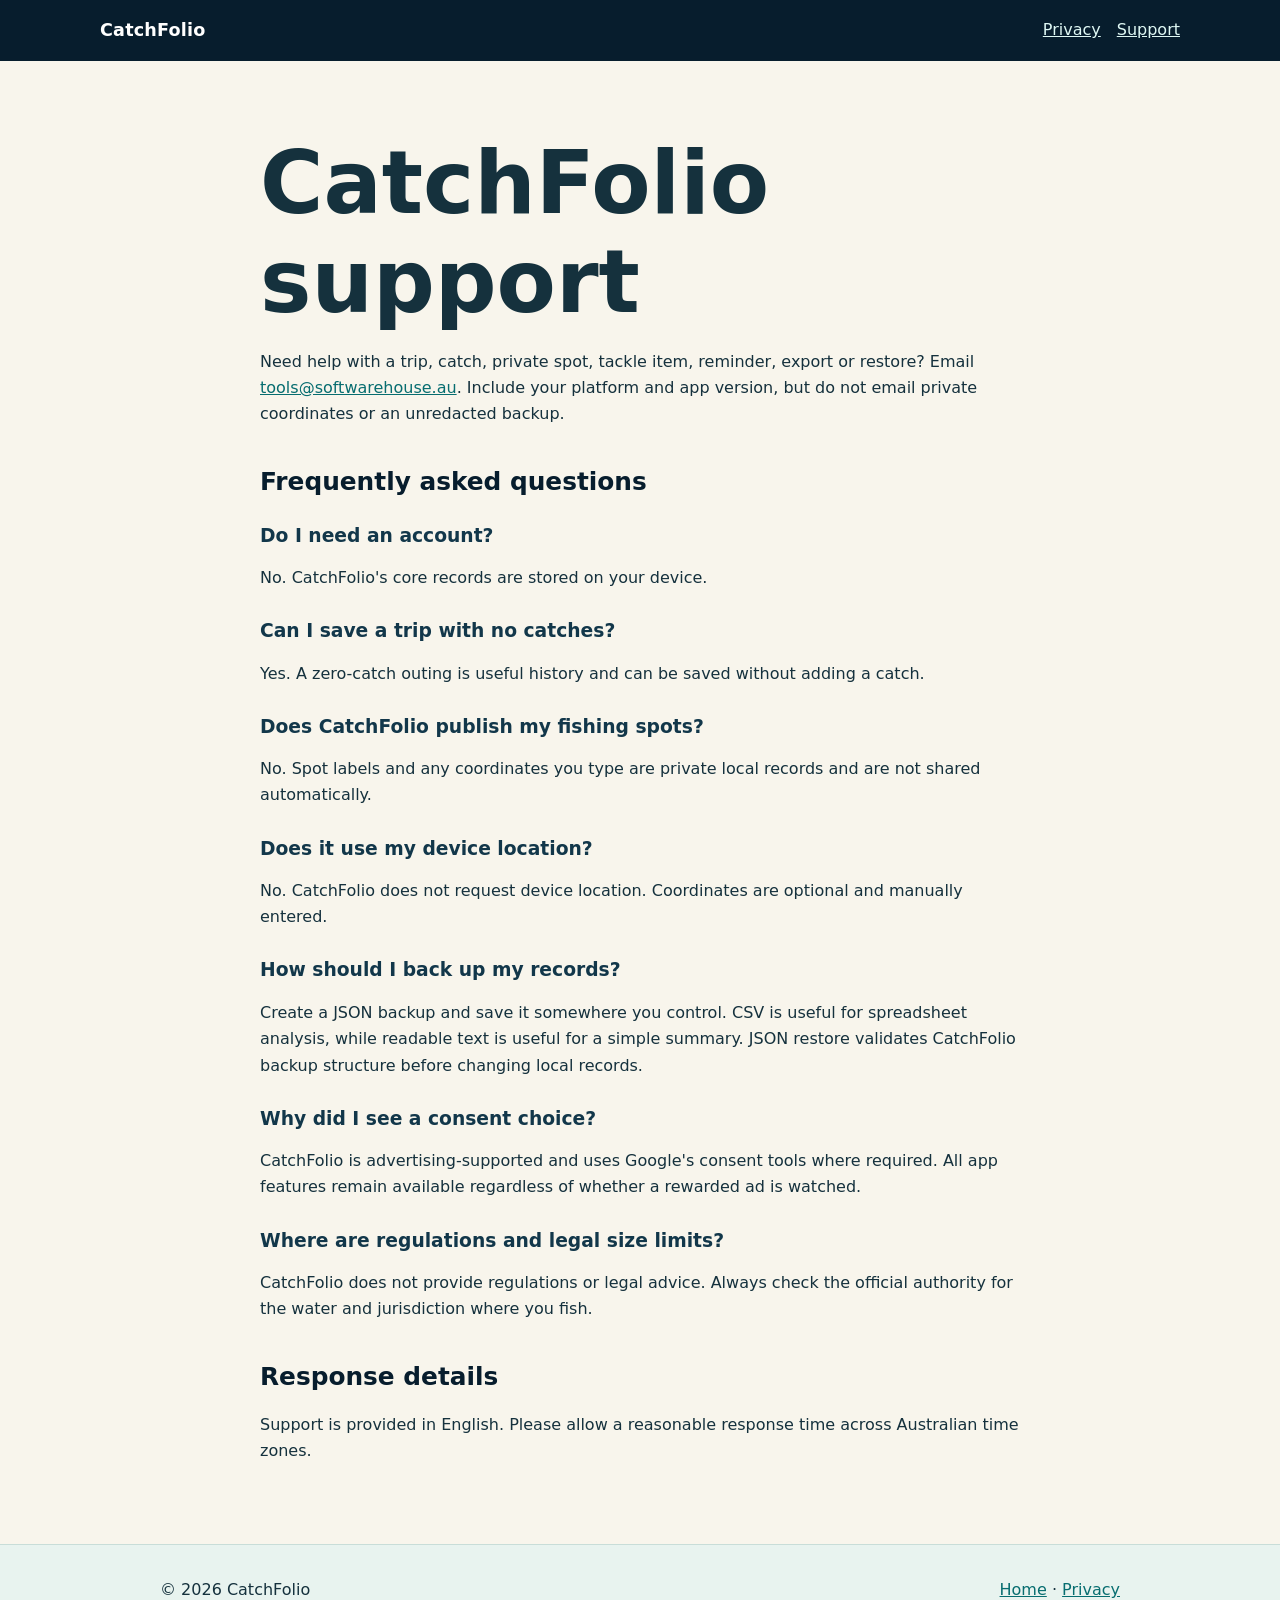
==== support/index.html @ b5ddc7d6 "Publish CatchFolio support and privacy site" ====
<!doctype html>
<html lang="en-AU">
<head>
  <meta charset="utf-8">
  <meta name="viewport" content="width=device-width, initial-scale=1">
  <meta name="description" content="Support and help for CatchFolio.">
  <title>Support — CatchFolio</title>
  <link rel="stylesheet" href="../styles.css">
</head>
<body>
  <a class="skip" href="#main">Skip to content</a>
  <header>
    <div class="nav">
      <a class="brand" href="../">CatchFolio</a>
      <nav aria-label="Main navigation">
        <ul>
          <li><a href="../privacy/">Privacy</a></li>
          <li><a aria-current="page" href="./">Support</a></li>
        </ul>
      </nav>
    </div>
  </header>
  <main id="main" class="prose">
    <h1>CatchFolio support</h1>
    <p>Need help with a trip, catch, private spot, tackle item, reminder, export or restore? Email <a href="mailto:tools@softwarehouse.au?subject=CatchFolio%20support">tools@softwarehouse.au</a>. Include your platform and app version, but do not email private coordinates or an unredacted backup.</p>

    <h2>Frequently asked questions</h2>

    <h3>Do I need an account?</h3>
    <p>No. CatchFolio's core records are stored on your device.</p>

    <h3>Can I save a trip with no catches?</h3>
    <p>Yes. A zero-catch outing is useful history and can be saved without adding a catch.</p>

    <h3>Does CatchFolio publish my fishing spots?</h3>
    <p>No. Spot labels and any coordinates you type are private local records and are not shared automatically.</p>

    <h3>Does it use my device location?</h3>
    <p>No. CatchFolio does not request device location. Coordinates are optional and manually entered.</p>

    <h3>How should I back up my records?</h3>
    <p>Create a JSON backup and save it somewhere you control. CSV is useful for spreadsheet analysis, while readable text is useful for a simple summary. JSON restore validates CatchFolio backup structure before changing local records.</p>

    <h3>Why did I see a consent choice?</h3>
    <p>CatchFolio is advertising-supported and uses Google's consent tools where required. All app features remain available regardless of whether a rewarded ad is watched.</p>

    <h3>Where are regulations and legal size limits?</h3>
    <p>CatchFolio does not provide regulations or legal advice. Always check the official authority for the water and jurisdiction where you fish.</p>

    <h2>Response details</h2>
    <p>Support is provided in English. Please allow a reasonable response time across Australian time zones.</p>
  </main>
  <footer>
    <div class="footer-inner">
      <p>© 2026 CatchFolio</p>
      <p><a href="../">Home</a> · <a href="../privacy/">Privacy</a></p>
    </div>
  </footer>
</body>
</html>
---- styles.css ----
:root {
  color-scheme: light;
  --navy: #071d2d;
  --navy-soft: #12374a;
  --teal: #0f918f;
  --teal-light: #d9f1ed;
  --off-white: #f8f5ec;
  --paper: #fffdf7;
  --coral: #ef6b5b;
  --ink: #15313d;
  --muted: #55707a;
  --line: #c8ddd8;
}

* { box-sizing: border-box; }

html { scroll-behavior: smooth; }

body {
  margin: 0;
  background: var(--off-white);
  color: var(--ink);
  font-family: ui-rounded, "SF Pro Rounded", "Avenir Next", system-ui, -apple-system, BlinkMacSystemFont, "Segoe UI", sans-serif;
  line-height: 1.65;
}

a { color: #076d70; }
a:hover { color: var(--coral); }

.skip {
  position: absolute;
  left: -9999px;
  top: 0;
}

.skip:focus {
  left: 1rem;
  top: 1rem;
  z-index: 10;
  padding: .65rem 1rem;
  border-radius: .6rem;
  background: white;
  color: var(--navy);
}

header {
  background: var(--navy);
  color: white;
}

.nav {
  width: min(1080px, calc(100% - 2rem));
  margin: auto;
  padding: 1rem 0;
  display: flex;
  align-items: center;
  justify-content: space-between;
  gap: 1rem;
}

.brand {
  color: white;
  font-size: 1.1rem;
  font-weight: 800;
  letter-spacing: .01em;
  text-decoration: none;
}

nav ul {
  display: flex;
  gap: 1rem;
  margin: 0;
  padding: 0;
  list-style: none;
}

nav a { color: #dff8f4; }

.hero {
  width: min(1080px, calc(100% - 2rem));
  margin: auto;
  padding: 5rem 0 5.5rem;
  display: grid;
  grid-template-columns: minmax(0, 1.45fr) minmax(250px, .75fr);
  align-items: center;
  gap: 3rem;
}

.eyebrow {
  color: #72dad0;
  font-weight: 800;
  letter-spacing: .08em;
  text-transform: uppercase;
}

h1, h2, h3 { line-height: 1.15; }
h1 { margin: .55rem 0 1rem; font-size: clamp(2.65rem, 7vw, 5.4rem); }
h2 { margin-top: 0; font-size: clamp(1.8rem, 4vw, 2.8rem); color: var(--navy); }
h3 { color: var(--navy-soft); }

.hero p {
  max-width: 680px;
  color: #d5e6e9;
  font-size: 1.17rem;
}

.mark {
  width: min(100%, 360px);
  justify-self: end;
  border-radius: 28%;
  background: var(--paper);
  box-shadow: 0 24px 65px rgba(0, 0, 0, .28);
}

.pills {
  display: flex;
  flex-wrap: wrap;
  gap: .65rem;
  padding: 0;
  list-style: none;
}

.pills li {
  border: 1px solid rgba(255,255,255,.28);
  border-radius: 999px;
  padding: .38rem .75rem;
  color: #effffb;
}

main, .footer-inner {
  width: min(960px, calc(100% - 2rem));
  margin: auto;
}

main { padding: 4rem 0; }

.grid {
  display: grid;
  grid-template-columns: repeat(2, minmax(0, 1fr));
  gap: 1rem;
}

.card, .notice {
  border: 1px solid var(--line);
  border-radius: 1rem;
  background: var(--paper);
  padding: 1.35rem;
}

.notice {
  margin: 2rem 0;
  border-left: .45rem solid var(--coral);
}

.card p, .notice p { margin-bottom: 0; }

.prose {
  max-width: 760px;
}

.prose h2 { margin-top: 2.5rem; font-size: 1.55rem; }
.prose h3 { margin-top: 1.8rem; }
.meta { color: var(--muted); }

footer {
  border-top: 1px solid var(--line);
  background: #e8f3ef;
}

.footer-inner {
  padding: 2rem 0;
  display: flex;
  justify-content: space-between;
  gap: 1rem;
  flex-wrap: wrap;
}

.footer-inner p { margin: 0; }

@media (max-width: 720px) {
  .hero { grid-template-columns: 1fr; padding-top: 3.5rem; }
  .mark { width: 230px; justify-self: start; }
  .grid { grid-template-columns: 1fr; }
  .nav { align-items: flex-start; }
  nav ul { flex-direction: column; gap: .35rem; }
}
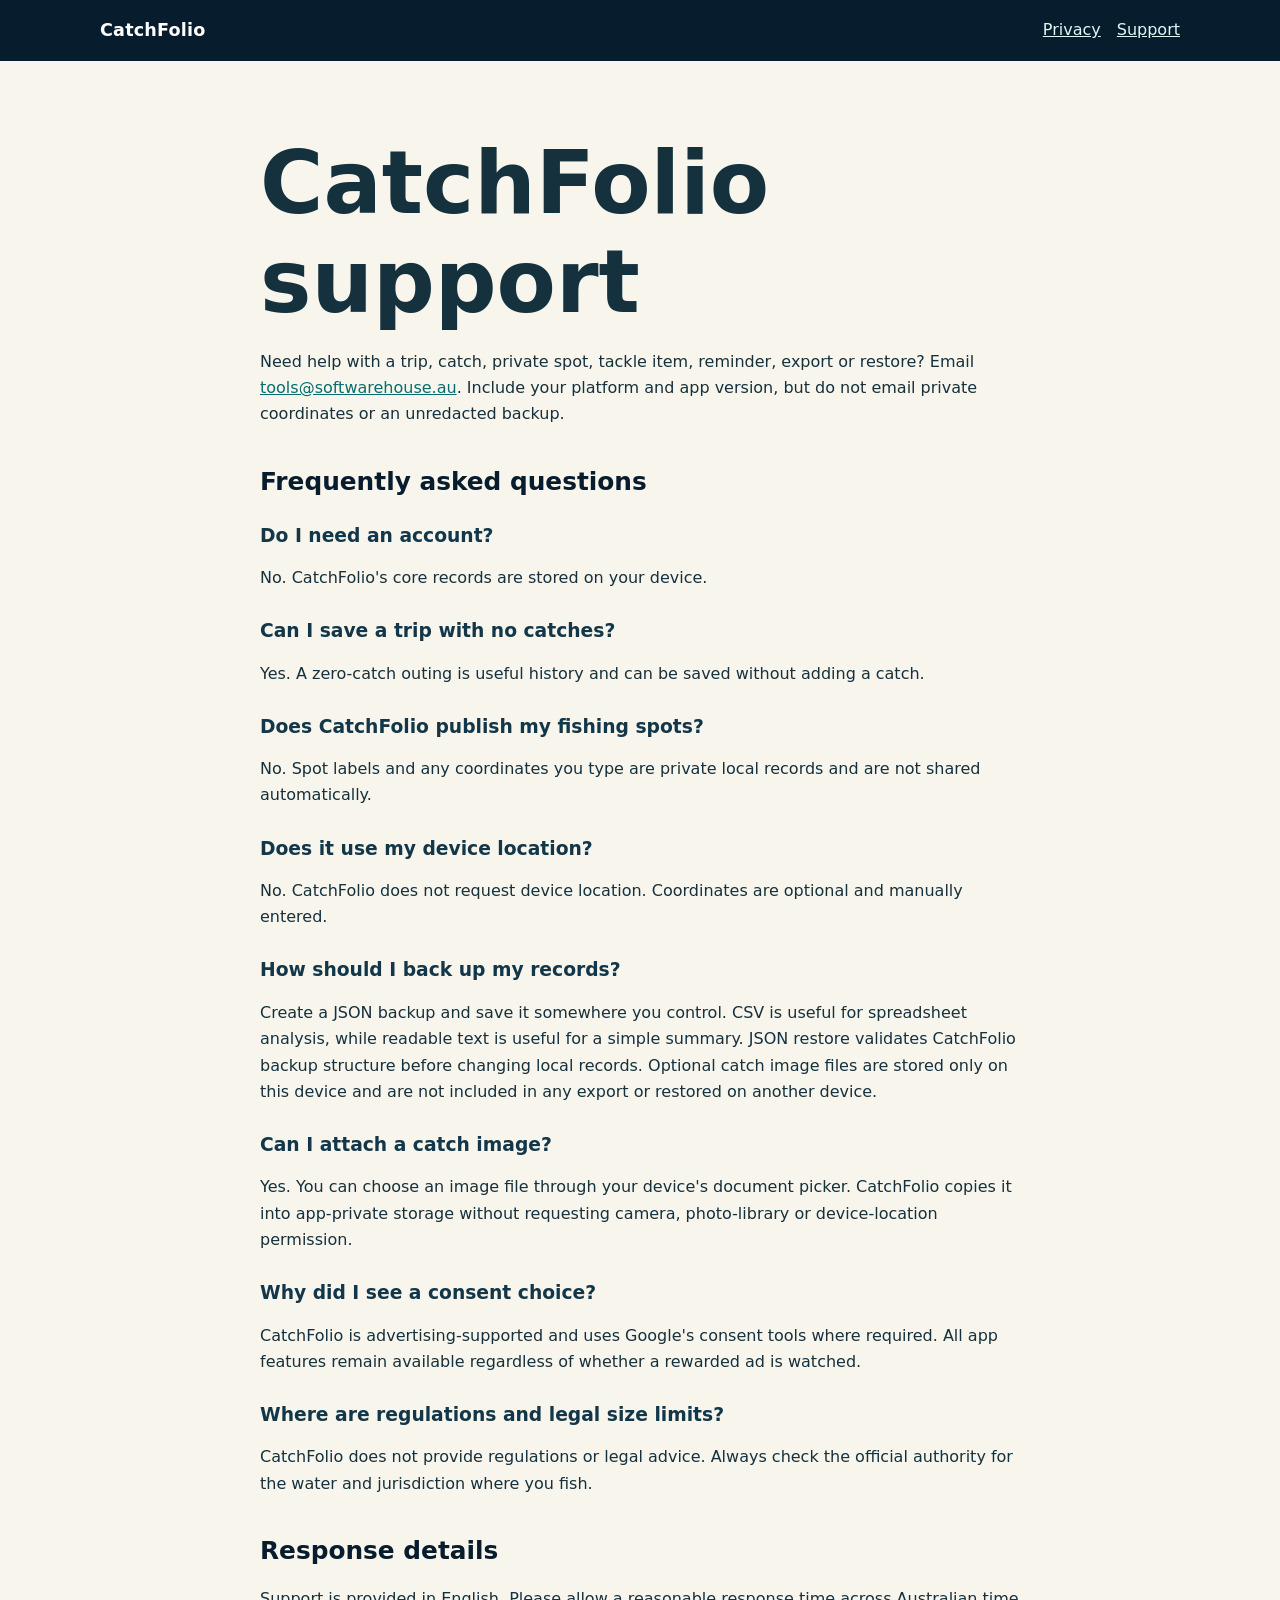
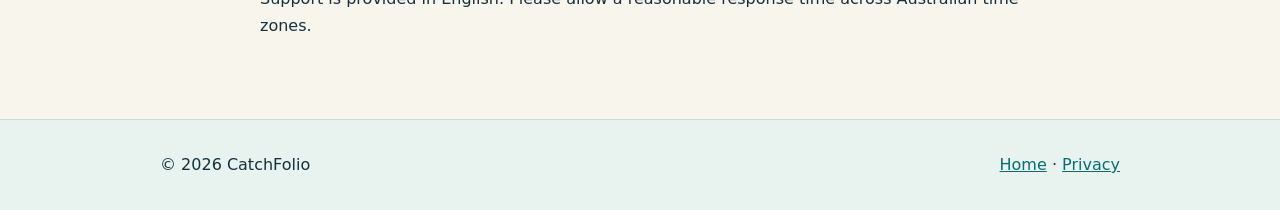
==== commit f4134d7e: "Document on-device attachments in support" ====
--- a/support/index.html
+++ b/support/index.html
@@ -39,7 +39,10 @@
     <p>No. CatchFolio does not request device location. Coordinates are optional and manually entered.</p>
 
     <h3>How should I back up my records?</h3>
-    <p>Create a JSON backup and save it somewhere you control. CSV is useful for spreadsheet analysis, while readable text is useful for a simple summary. JSON restore validates CatchFolio backup structure before changing local records.</p>
+    <p>Create a JSON backup and save it somewhere you control. CSV is useful for spreadsheet analysis, while readable text is useful for a simple summary. JSON restore validates CatchFolio backup structure before changing local records. Optional catch image files are stored only on this device and are not included in any export or restored on another device.</p>
+
+    <h3>Can I attach a catch image?</h3>
+    <p>Yes. You can choose an image file through your device's document picker. CatchFolio copies it into app-private storage without requesting camera, photo-library or device-location permission.</p>
 
     <h3>Why did I see a consent choice?</h3>
     <p>CatchFolio is advertising-supported and uses Google's consent tools where required. All app features remain available regardless of whether a rewarded ad is watched.</p>
